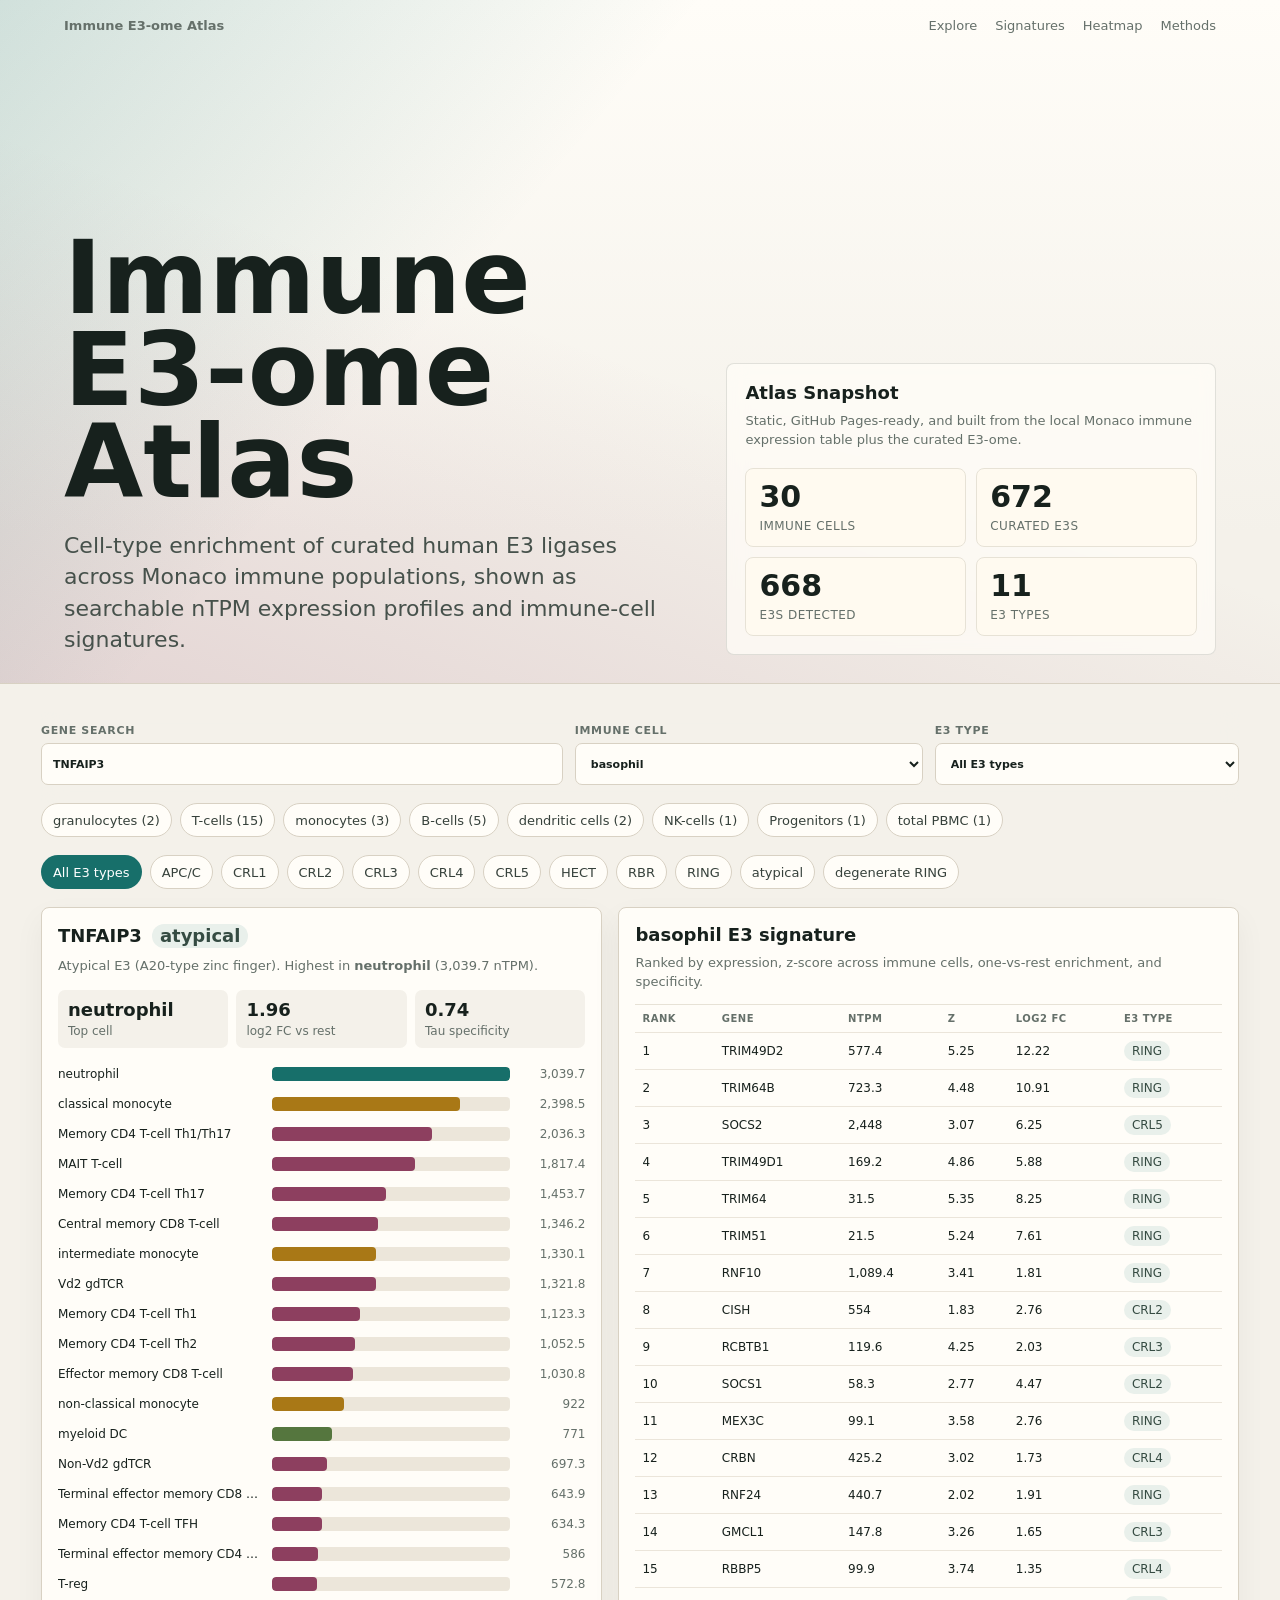
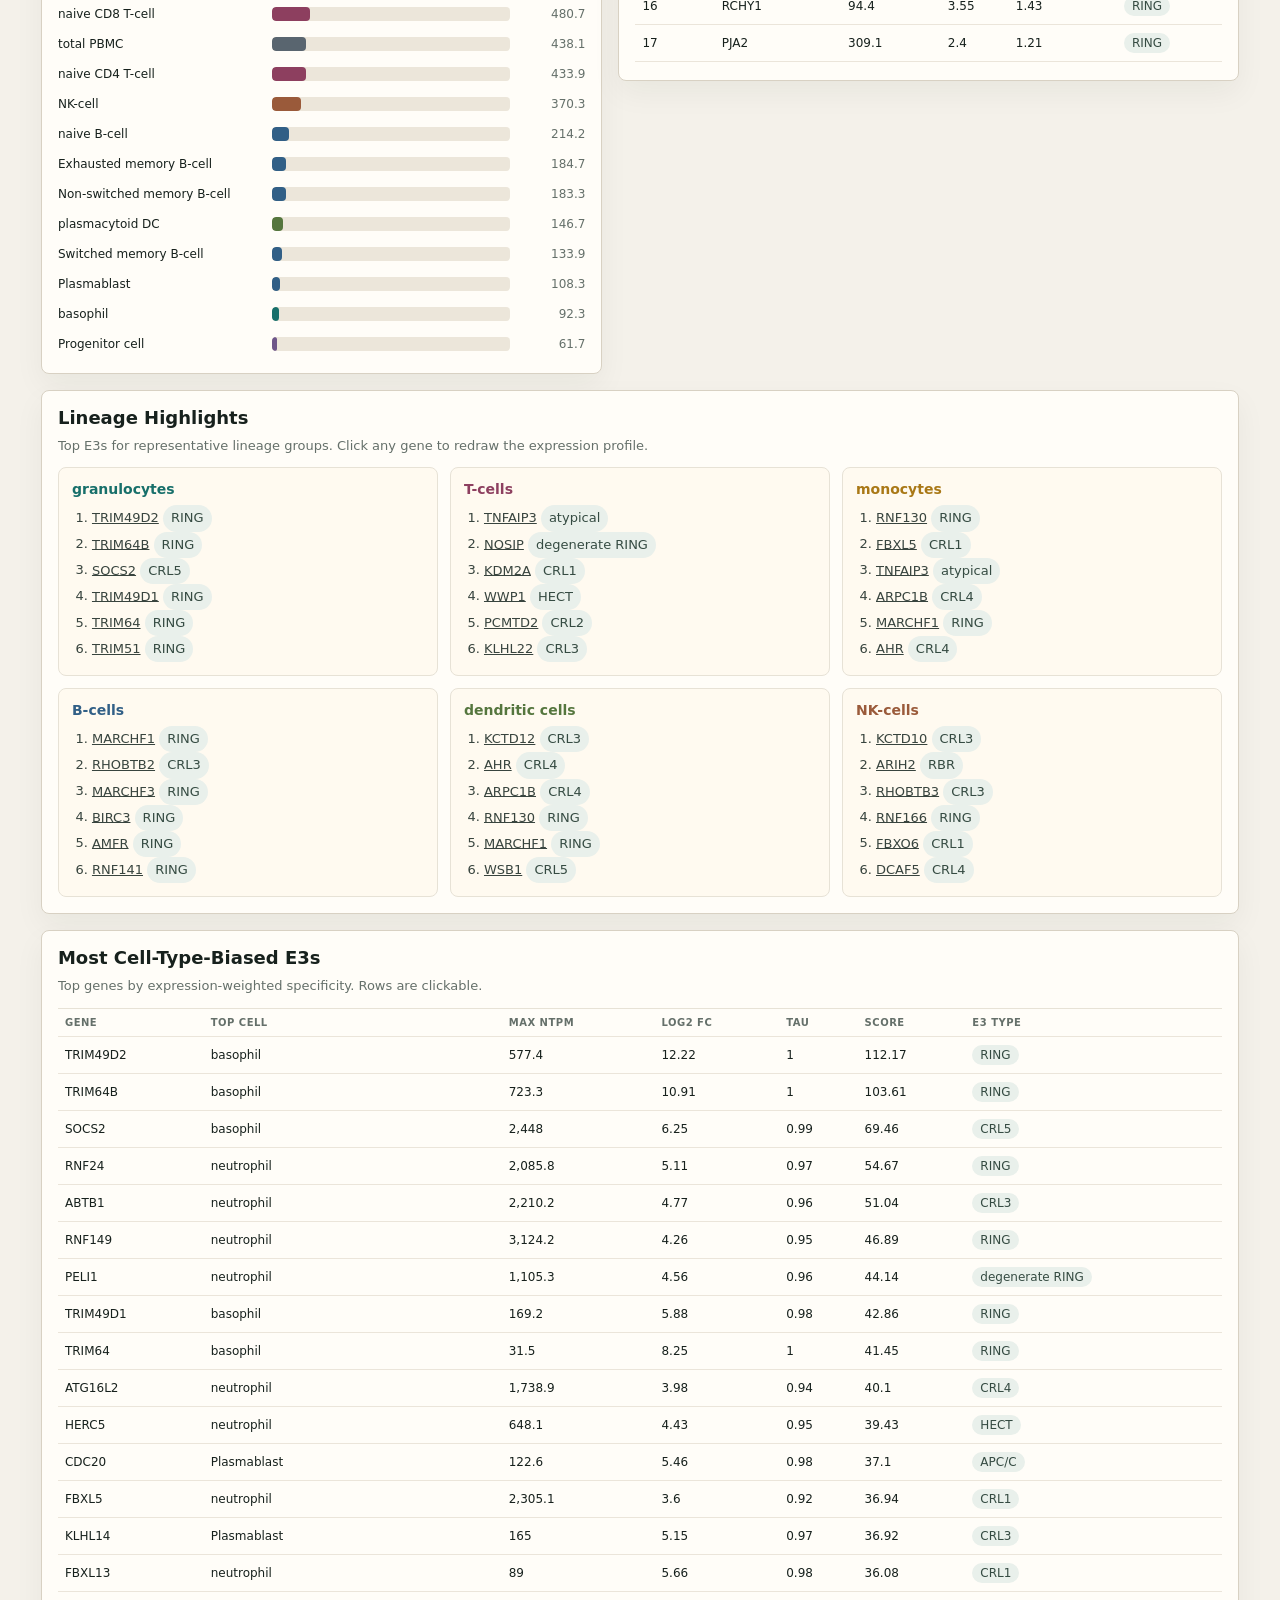
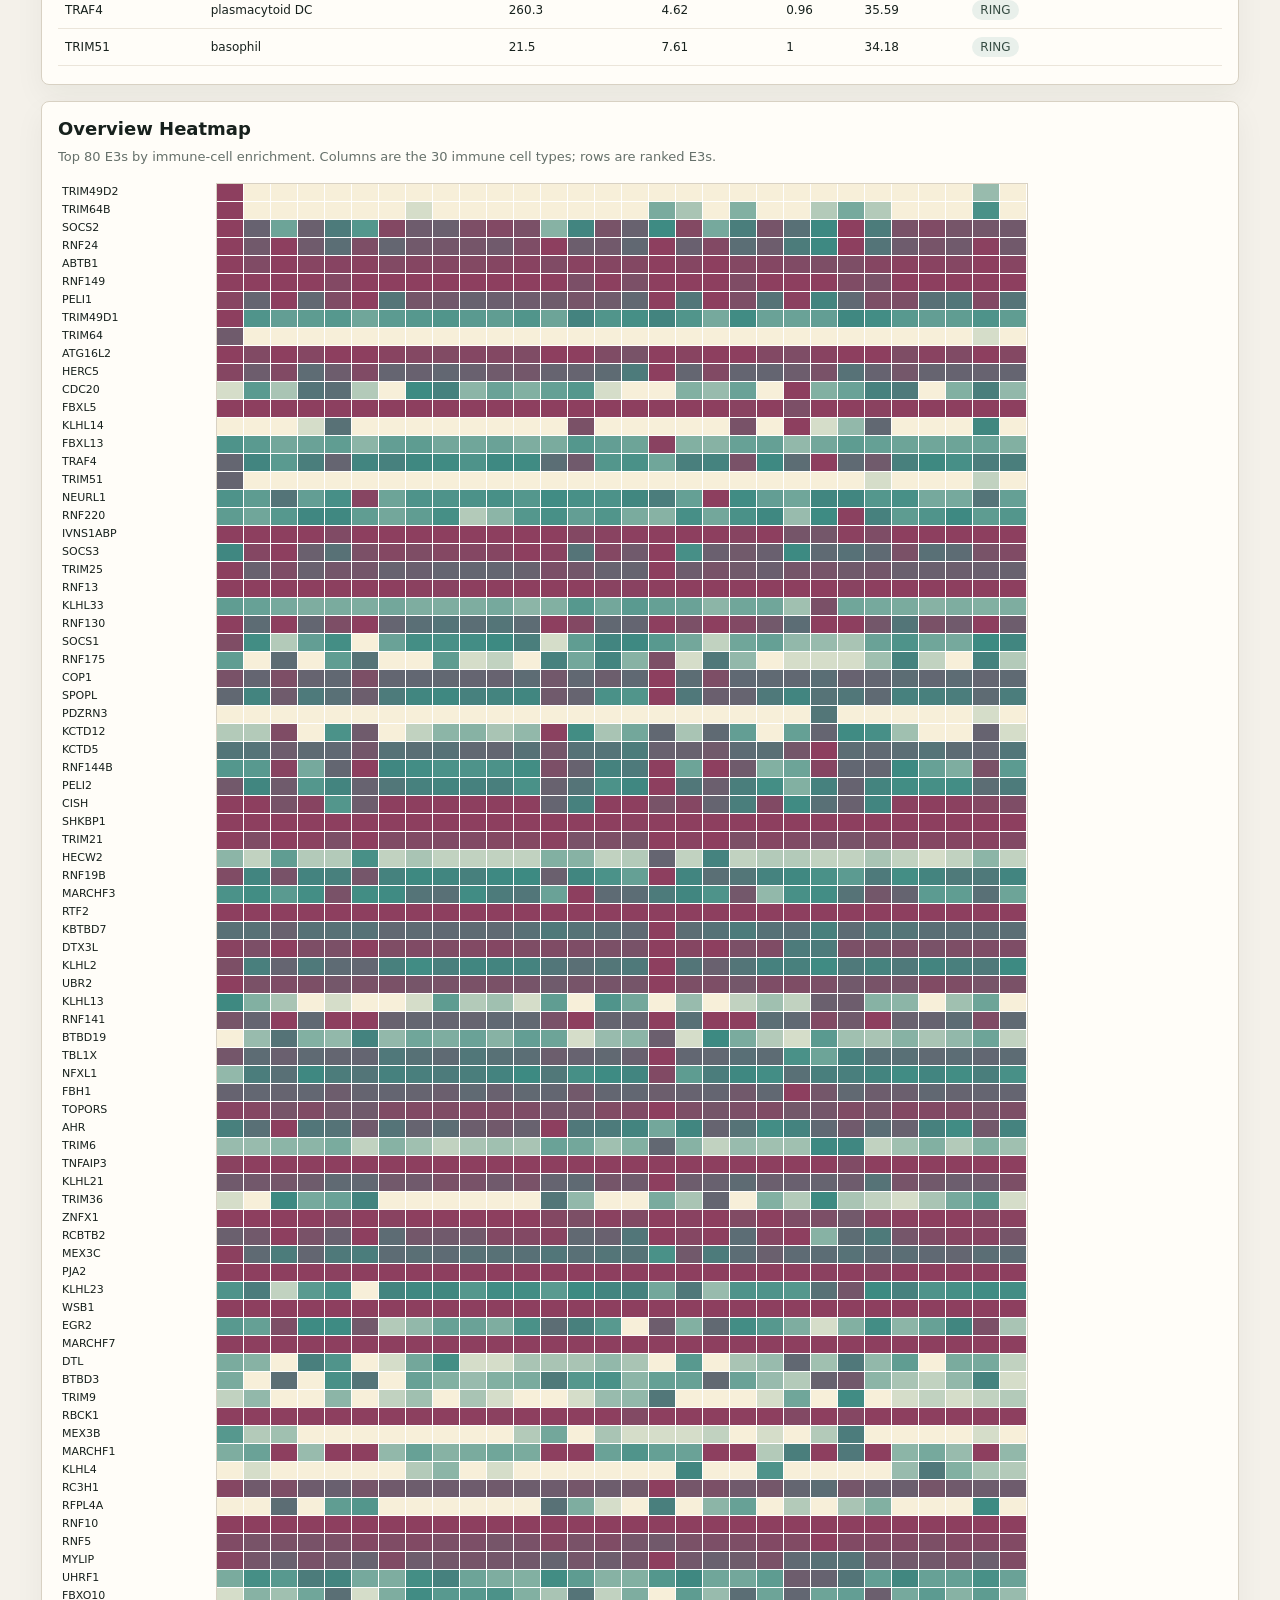
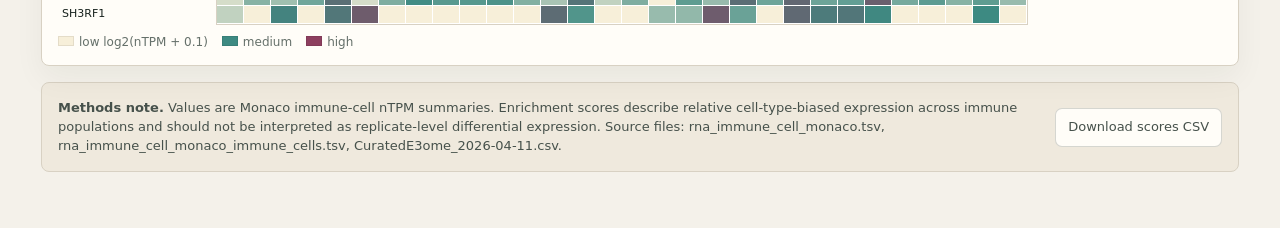
==== Expression/Monaco/index.html @ 3a1ee4c7 "Add files via upload" ====
<!doctype html>
<html lang="en">
<head>
  <meta charset="utf-8">
  <meta name="viewport" content="width=device-width, initial-scale=1">
  <title>Immune E3-ome Atlas</title>
  <script src="data.js"></script>
  <style>
    :root {
      --bg: #f4f1ea;
      --paper: #fffdf8;
      --ink: #17211d;
      --muted: #65706a;
      --soft: #e7e2d6;
      --line: #d8d1c3;
      --teal: #176f6a;
      --plum: #8d3f5f;
      --gold: #a97816;
      --blue: #315f86;
      --green: #55763e;
      --clay: #9a5a3a;
      --violet: #6e5689;
    }
    * { box-sizing: border-box; }
    html { scroll-behavior: smooth; }
    body {
      margin: 0;
      background: var(--bg);
      color: var(--ink);
      font-family: ui-sans-serif, system-ui, -apple-system, BlinkMacSystemFont, "Segoe UI", sans-serif;
    }
    a { color: inherit; }
    .hero {
      min-height: 76vh;
      display: grid;
      align-items: end;
      padding: 28px clamp(18px, 5vw, 64px);
      border-bottom: 1px solid var(--line);
      background:
        linear-gradient(130deg, rgba(23, 111, 106, .20), transparent 38%),
        linear-gradient(20deg, rgba(141, 63, 95, .16), transparent 48%),
        linear-gradient(180deg, #fffdf8, #f4f1ea 78%);
    }
    .nav {
      position: absolute;
      top: 18px;
      left: clamp(18px, 5vw, 64px);
      right: clamp(18px, 5vw, 64px);
      display: flex;
      justify-content: space-between;
      align-items: center;
      gap: 14px;
      color: var(--muted);
      font-size: 13px;
    }
    .nav-links { display: flex; gap: 18px; flex-wrap: wrap; }
    .nav-links a { text-decoration: none; }
    .hero-inner {
      width: min(1180px, 100%);
      display: grid;
      grid-template-columns: minmax(280px, 1.1fr) minmax(320px, .9fr);
      gap: clamp(24px, 5vw, 70px);
      align-items: end;
    }
    h1 {
      margin: 0;
      max-width: 780px;
      font-size: clamp(46px, 8vw, 104px);
      line-height: .9;
      letter-spacing: 0;
    }
    .lede {
      max-width: 720px;
      margin: 22px 0 0;
      color: #46514b;
      font-size: clamp(16px, 1.9vw, 22px);
      line-height: 1.42;
    }
    .hero-card {
      border: 1px solid rgba(23, 33, 29, .12);
      border-radius: 8px;
      background: rgba(255, 253, 248, .76);
      backdrop-filter: blur(10px);
      padding: 18px;
    }
    .hero-card h2, .panel h2 {
      margin: 0;
      font-size: 18px;
      letter-spacing: 0;
    }
    .hero-card p, .panel p {
      margin: 9px 0 0;
      color: var(--muted);
      font-size: 13px;
      line-height: 1.45;
    }
    .metrics {
      display: grid;
      grid-template-columns: repeat(2, minmax(0, 1fr));
      gap: 10px;
      margin-top: 18px;
    }
    .metric {
      padding: 13px;
      border: 1px solid var(--soft);
      border-radius: 8px;
      background: #fffaf0;
    }
    .metric strong {
      display: block;
      font-size: 30px;
      line-height: 1;
      font-variant-numeric: tabular-nums;
    }
    .metric span {
      display: block;
      margin-top: 7px;
      color: var(--muted);
      font-size: 12px;
      text-transform: uppercase;
      letter-spacing: .04em;
    }
    main {
      padding: 28px clamp(14px, 3.2vw, 48px) 56px;
    }
    .toolbar {
      position: sticky;
      top: 0;
      z-index: 5;
      display: grid;
      grid-template-columns: minmax(220px, 1.2fr) minmax(190px, .8fr) minmax(170px, .7fr);
      gap: 12px;
      padding: 12px 0 18px;
      background: rgba(244, 241, 234, .92);
      backdrop-filter: blur(12px);
    }
    label {
      display: grid;
      gap: 6px;
      color: var(--muted);
      font-size: 11px;
      font-weight: 800;
      letter-spacing: .06em;
      text-transform: uppercase;
    }
    input, select {
      width: 100%;
      min-height: 42px;
      border: 1px solid var(--line);
      border-radius: 7px;
      padding: 8px 11px;
      background: var(--paper);
      color: var(--ink);
      font: inherit;
    }
    .lineage-strip, .type-strip {
      display: flex;
      gap: 8px;
      flex-wrap: wrap;
      margin: 0 0 18px;
    }
    button.chip {
      min-height: 34px;
      border: 1px solid var(--line);
      border-radius: 999px;
      padding: 7px 11px;
      background: var(--paper);
      color: #36413b;
      font: inherit;
      font-size: 13px;
      cursor: pointer;
    }
    button.chip.active {
      border-color: transparent;
      color: white;
      background: var(--teal);
    }
    .layout {
      display: grid;
      grid-template-columns: minmax(340px, .95fr) minmax(420px, 1.05fr);
      gap: 16px;
      align-items: start;
    }
    .panel {
      overflow: hidden;
      padding: 16px;
      border: 1px solid var(--line);
      border-radius: 8px;
      background: var(--paper);
      box-shadow: 0 12px 30px rgba(23, 33, 29, .05);
    }
    .panel.full { grid-column: 1 / -1; }
    .section-title {
      display: flex;
      align-items: flex-start;
      justify-content: space-between;
      gap: 14px;
      margin-bottom: 12px;
    }
    .meta-grid {
      display: grid;
      grid-template-columns: repeat(3, minmax(0, 1fr));
      gap: 8px;
      margin: 14px 0;
    }
    .mini {
      padding: 10px;
      border-radius: 7px;
      background: #f4f1ea;
      color: var(--muted);
      font-size: 12px;
    }
    .mini strong {
      display: block;
      color: var(--ink);
      font-size: 18px;
      line-height: 1.1;
      margin-bottom: 4px;
    }
    .tag {
      display: inline-block;
      max-width: 230px;
      padding: 3px 8px;
      border-radius: 999px;
      background: #e9f0eb;
      color: #354b42;
      overflow: hidden;
      text-overflow: ellipsis;
      white-space: nowrap;
      vertical-align: middle;
    }
    .gene-title {
      display: flex;
      align-items: baseline;
      gap: 10px;
      flex-wrap: wrap;
      margin: 0;
      font-size: clamp(30px, 4vw, 48px);
      line-height: 1;
    }
    .bar-wrap {
      display: grid;
      gap: 5px;
      margin-top: 12px;
    }
    .bar-row {
      display: grid;
      grid-template-columns: minmax(120px, 205px) 1fr 66px;
      gap: 9px;
      align-items: center;
      min-height: 25px;
      font-size: 12px;
    }
    .bar-label {
      overflow: hidden;
      text-overflow: ellipsis;
      white-space: nowrap;
    }
    .bar-track {
      height: 14px;
      overflow: hidden;
      border-radius: 4px;
      background: #ece6da;
    }
    .bar {
      height: 100%;
      min-width: 2px;
      border-radius: 4px;
    }
    .value {
      text-align: right;
      color: var(--muted);
      font-variant-numeric: tabular-nums;
    }
    .table-wrap {
      max-height: 660px;
      overflow: auto;
      border-top: 1px solid var(--soft);
    }
    table {
      width: 100%;
      border-collapse: collapse;
      font-size: 12px;
    }
    th, td {
      padding: 8px 7px;
      border-bottom: 1px solid #ebe5da;
      text-align: left;
      vertical-align: middle;
    }
    th {
      position: sticky;
      top: 0;
      z-index: 1;
      background: var(--paper);
      color: var(--muted);
      font-size: 10px;
      letter-spacing: .05em;
      text-transform: uppercase;
    }
    tbody tr { cursor: pointer; }
    tbody tr:hover { background: #f7f2e8; }
    .story-grid {
      display: grid;
      grid-template-columns: repeat(3, minmax(0, 1fr));
      gap: 12px;
      margin-top: 12px;
    }
    .story-card {
      padding: 13px;
      border: 1px solid var(--soft);
      border-radius: 8px;
      background: #fffaf0;
    }
    .story-card h3 {
      margin: 0 0 8px;
      font-size: 14px;
    }
    .story-card ol {
      margin: 0;
      padding-left: 20px;
      color: #38443e;
      font-size: 13px;
      line-height: 1.55;
    }
    .heatmap-shell {
      display: grid;
      grid-template-columns: 150px 1fr;
      gap: 8px;
      overflow-x: auto;
      padding-top: 4px;
    }
    #heatmap {
      image-rendering: pixelated;
      border: 1px solid var(--line);
      background: white;
    }
    .legend {
      display: flex;
      gap: 14px;
      flex-wrap: wrap;
      margin-top: 10px;
      color: var(--muted);
      font-size: 12px;
    }
    .swatch {
      display: inline-block;
      width: 16px;
      height: 10px;
      margin-right: 5px;
      border: 1px solid rgba(0,0,0,.08);
    }
    .methods {
      display: grid;
      grid-template-columns: 1fr auto;
      gap: 18px;
      align-items: center;
      margin-top: 16px;
      padding: 16px;
      border: 1px solid var(--line);
      border-radius: 8px;
      background: #efe9dd;
      color: #46514b;
      font-size: 13px;
      line-height: 1.45;
    }
    .download {
      display: inline-block;
      border: 1px solid rgba(23,33,29,.18);
      border-radius: 7px;
      padding: 9px 12px;
      background: var(--paper);
      text-decoration: none;
      white-space: nowrap;
    }
    @media (max-width: 980px) {
      .hero { min-height: auto; padding-top: 84px; }
      .hero-inner, .layout, .toolbar, .story-grid, .methods { grid-template-columns: 1fr; }
      .metrics, .meta-grid { grid-template-columns: repeat(2, minmax(0, 1fr)); }
      .nav { align-items: flex-start; }
      .bar-row { grid-template-columns: minmax(110px, 150px) 1fr 54px; }
    }
    @media (max-width: 620px) {
      .nav-links { display: none; }
      .metrics, .meta-grid { grid-template-columns: 1fr; }
      .bar-row { grid-template-columns: 1fr 58px; gap: 4px 8px; }
      .bar-label { grid-column: 1 / -1; }
    }
  </style>
</head>
<body>
  <header class="hero">
    <nav class="nav">
      <strong>Immune E3-ome Atlas</strong>
      <div class="nav-links">
        <a href="#explore">Explore</a>
        <a href="#signatures">Signatures</a>
        <a href="#heatmap-section">Heatmap</a>
        <a href="#methods">Methods</a>
      </div>
    </nav>
    <div class="hero-inner">
      <div>
        <h1>Immune E3-ome Atlas</h1>
        <p class="lede">Cell-type enrichment of curated human E3 ligases across Monaco immune populations, shown as searchable nTPM expression profiles and immune-cell signatures.</p>
      </div>
      <aside class="hero-card">
        <h2>Atlas Snapshot</h2>
        <p>Static, GitHub Pages-ready, and built from the local Monaco immune expression table plus the curated E3-ome.</p>
        <div class="metrics" id="metrics"></div>
      </aside>
    </div>
  </header>

  <main id="explore">
    <section class="toolbar">
      <label>Gene search
        <input id="geneSearch" list="geneList" value="TNFAIP3" placeholder="Search E3 gene">
        <datalist id="geneList"></datalist>
      </label>
      <label>Immune cell
        <select id="cellSelect"></select>
      </label>
      <label>E3 type
        <select id="typeSelect"><option value="">All E3 types</option></select>
      </label>
    </section>

    <section class="lineage-strip" id="lineageStrip" aria-label="Lineage filters"></section>
    <section class="type-strip" id="typeStrip" aria-label="E3 type filters"></section>

    <section class="layout">
      <article class="panel">
        <div class="section-title">
          <div>
            <h2 class="gene-title" id="geneTitle">Gene</h2>
            <p id="geneMeta"></p>
          </div>
        </div>
        <div class="meta-grid" id="geneStats"></div>
        <div class="bar-wrap" id="geneBars"></div>
      </article>

      <article class="panel" id="signatures">
        <div class="section-title">
          <div>
            <h2 id="cellTitle">Cell-type E3 Signature</h2>
            <p>Ranked by expression, z-score across immune cells, one-vs-rest enrichment, and specificity.</p>
          </div>
        </div>
        <div class="table-wrap" id="cellTable"></div>
      </article>

      <article class="panel full">
        <div class="section-title">
          <div>
            <h2>Lineage Highlights</h2>
            <p>Top E3s for representative lineage groups. Click any gene to redraw the expression profile.</p>
          </div>
        </div>
        <div class="story-grid" id="lineageHighlights"></div>
      </article>

      <article class="panel full">
        <div class="section-title">
          <div>
            <h2>Most Cell-Type-Biased E3s</h2>
            <p>Top genes by expression-weighted specificity. Rows are clickable.</p>
          </div>
        </div>
        <div class="table-wrap" id="topTable"></div>
      </article>

      <article class="panel full" id="heatmap-section">
        <div class="section-title">
          <div>
            <h2>Overview Heatmap</h2>
            <p>Top 80 E3s by immune-cell enrichment. Columns are the 30 immune cell types; rows are ranked E3s.</p>
          </div>
        </div>
        <div class="heatmap-shell">
          <canvas id="heatmapLabels" width="150" height="1600"></canvas>
          <canvas id="heatmap" width="900" height="1600"></canvas>
        </div>
        <div class="legend">
          <span><span class="swatch" style="background:#f7efd9"></span>low log2(nTPM + 0.1)</span>
          <span><span class="swatch" style="background:#3d8a82"></span>medium</span>
          <span><span class="swatch" style="background:#8d3f5f"></span>high</span>
        </div>
      </article>
    </section>

    <section class="methods" id="methods">
      <div><strong>Methods note.</strong> Values are Monaco immune-cell nTPM summaries. Enrichment scores describe relative cell-type-biased expression across immune populations and should not be interpreted as replicate-level differential expression. Source files: <span id="sourceNote"></span></div>
      <a class="download" href="e3ome_enrichment_scores.csv">Download scores CSV</a>
    </section>
  </main>

  <script>
    const data = window.E3OME_DATA;
    const cells = data.cells;
    const genes = data.genes;
    const geneByName = new Map(genes.map(g => [g.gene, g]));
    const lineageColors = new Map();
    const palette = ["#176f6a", "#8d3f5f", "#a97816", "#315f86", "#55763e", "#9a5a3a", "#6e5689", "#59656f"];
    const lineages = [...new Set(cells.map(c => c.lineage))];
    const e3Types = [...new Set(genes.map(g => g.e3_type))].sort();
    lineages.forEach((lineage, i) => lineageColors.set(lineage, palette[i % palette.length]));

    function fmt(value, digits = 2) {
      return Number(value).toLocaleString(undefined, { maximumFractionDigits: digits });
    }

    function activeType() {
      return document.getElementById("typeSelect").value;
    }

    function init() {
      document.getElementById("metrics").innerHTML = [
        ["Immune cells", data.summary.immune_cells],
        ["Curated E3s", data.summary.curated_e3s],
        ["E3s detected", data.summary.e3s_with_expression],
        ["E3 types", data.summary.e3_types],
      ].map(([label, value]) => `<div class="metric"><strong>${value}</strong><span>${label}</span></div>`).join("");

      document.getElementById("geneList").innerHTML = genes.map(g => `<option value="${g.gene}"></option>`).join("");
      document.getElementById("cellSelect").innerHTML = cells.map(c => `<option value="${c.name}">${c.name}</option>`).join("");
      document.getElementById("typeSelect").innerHTML += e3Types.map(c => `<option value="${c}">${c}</option>`).join("");
      document.getElementById("sourceNote").textContent = `${data.source.expression}, ${data.source.immune_cells}, ${data.source.e3ome}.`;

      renderLineageChips();
      renderTypeChips();
      renderHighlights();

      document.getElementById("geneSearch").addEventListener("change", () => renderGene(document.getElementById("geneSearch").value.trim()));
      document.getElementById("geneSearch").addEventListener("input", () => {
        const value = document.getElementById("geneSearch").value.trim().toUpperCase();
        if (geneByName.has(value)) renderGene(value);
      });
      document.getElementById("cellSelect").addEventListener("change", renderCell);
      document.getElementById("typeSelect").addEventListener("change", () => {
        syncTypeChips();
        renderCell();
        renderTopTable();
        renderHeatmap();
      });

      renderGene(document.getElementById("geneSearch").value);
      renderCell();
      renderTopTable();
      renderHeatmap();
    }

    function renderLineageChips() {
      const strip = document.getElementById("lineageStrip");
      strip.innerHTML = lineages.map(lineage => {
        const count = cells.filter(c => c.lineage === lineage).length;
        return `<button class="chip" style="--c:${lineageColors.get(lineage)}" onclick="selectLineage('${lineage.replace(/'/g, "\\'")}')">${lineage} (${count})</button>`;
      }).join("");
    }

    function renderTypeChips() {
      const strip = document.getElementById("typeStrip");
      strip.innerHTML = `<button class="chip active" data-type="" onclick="selectType('')">All E3 types</button>` +
        e3Types.map(type => `<button class="chip" data-type="${type}" onclick="selectType('${type.replace(/'/g, "\\'")}')">${type}</button>`).join("");
    }

    function syncTypeChips() {
      const value = activeType();
      document.querySelectorAll("#typeStrip .chip").forEach(btn => {
        btn.classList.toggle("active", btn.dataset.type === value);
      });
    }

    function selectType(type) {
      document.getElementById("typeSelect").value = type;
      syncTypeChips();
      renderCell();
      renderTopTable();
      renderHeatmap();
    }

    function selectLineage(lineage) {
      const first = cells.find(c => c.lineage === lineage);
      if (!first) return;
      document.getElementById("cellSelect").value = first.name;
      renderCell();
      document.getElementById("signatures").scrollIntoView({block: "start"});
    }

    function renderGene(name) {
      const requested = name.toUpperCase();
      const gene = geneByName.get(requested) || genes[0];
      document.getElementById("geneSearch").value = gene.gene;
      document.getElementById("geneTitle").innerHTML = `${gene.gene} <span class="tag">${gene.e3_type}</span>`;
      document.getElementById("geneMeta").innerHTML = `${gene.protein_class}. Highest in <strong>${gene.max_cell}</strong> (${fmt(gene.max_ntpm)} nTPM).`;
      document.getElementById("geneStats").innerHTML = [
        ["Top cell", gene.max_cell],
        ["log2 FC vs rest", fmt(gene.log2_fc_vs_rest)],
        ["Tau specificity", fmt(gene.tau)],
      ].map(([label, value]) => `<div class="mini"><strong>${value}</strong>${label}</div>`).join("");

      const max = Math.max(...gene.values, 1);
      const rows = cells.map((cell, i) => ({...cell, value: gene.values[i]})).sort((a, b) => b.value - a.value);
      document.getElementById("geneBars").innerHTML = rows.map(row => {
        const width = Math.max(1.5, (row.value / max) * 100);
        const color = lineageColors.get(row.lineage);
        return `<div class="bar-row" title="${row.lineage}">
          <div class="bar-label">${row.name}</div>
          <div class="bar-track"><div class="bar" style="width:${width}%;background:${color}"></div></div>
          <div class="value">${fmt(row.value)}</div>
        </div>`;
      }).join("");
    }

    function renderCell() {
      const cell = document.getElementById("cellSelect").value || cells[0].name;
      const type = activeType();
      const rows = data.top_by_cell[cell].filter(row => !type || row.e3_type === type).slice(0, 50);
      document.getElementById("cellTitle").textContent = `${cell} E3 signature`;
      document.getElementById("cellTable").innerHTML = table(rows, ["rank", "gene", "ntpm", "z", "log2_fc_vs_others", "e3_type"], true);
    }

    function renderTopTable() {
      const type = activeType();
      const rows = genes.filter(g => !type || g.e3_type === type).slice(0, 40);
      document.getElementById("topTable").innerHTML = table(rows, ["gene", "max_cell", "max_ntpm", "log2_fc_vs_rest", "tau", "enrichment_score", "e3_type"], true);
    }

    function renderHighlights() {
      const groups = lineages.slice(0, 6);
      document.getElementById("lineageHighlights").innerHTML = groups.map(lineage => {
        const lineageCells = cells.filter(c => c.lineage === lineage).map(c => c.name);
        const seen = new Set();
        const picked = [];
        lineageCells.forEach(cell => {
          data.top_by_cell[cell].slice(0, 12).forEach(row => {
            if (!seen.has(row.gene) && picked.length < 6) {
              seen.add(row.gene);
              picked.push(row);
            }
          });
        });
        return `<div class="story-card">
          <h3 style="color:${lineageColors.get(lineage)}">${lineage}</h3>
          <ol>${picked.map(row => `<li><a href="#explore" onclick="renderGene('${row.gene}')">${row.gene}</a> <span class="tag">${row.e3_type}</span></li>`).join("")}</ol>
        </div>`;
      }).join("");
    }

    function table(rows, cols, clickable = false) {
      const headers = {
        gene: "Gene", max_cell: "Top cell", max_ntpm: "Max nTPM", log2_fc_vs_rest: "log2 FC",
        tau: "Tau", e3_type: "E3 type", ntpm: "nTPM", z: "z", log2_fc_vs_others: "log2 FC",
        enrichment_score: "Score", rank: "Rank"
      };
      const head = `<thead><tr>${cols.map(c => `<th>${headers[c] || c}</th>`).join("")}</tr></thead>`;
      const body = rows.map(row => `<tr ${clickable ? `onclick="renderGene('${row.gene}')"` : ""}>${cols.map(c => {
        const value = row[c];
        const text = typeof value === "number" ? fmt(value) : value;
        return c === "e3_type" ? `<td><span class="tag">${text}</span></td>` : `<td>${text}</td>`;
      }).join("")}</tr>`).join("");
      return `<table>${head}<tbody>${body}</tbody></table>`;
    }

    function colorRamp(t) {
      const stops = [[247, 239, 217], [61, 138, 130], [141, 63, 95]];
      const clamped = Math.max(0, Math.min(1, t));
      const a = clamped < 0.55 ? stops[0] : stops[1];
      const b = clamped < 0.55 ? stops[1] : stops[2];
      const local = clamped < 0.55 ? clamped / 0.55 : (clamped - 0.55) / 0.45;
      const rgb = a.map((v, i) => Math.round(v + (b[i] - v) * local));
      return `rgb(${rgb.join(",")})`;
    }

    function renderHeatmap() {
      const type = activeType();
      const selected = genes.filter(g => !type || g.e3_type === type).slice(0, 80);
      const canvas = document.getElementById("heatmap");
      const labels = document.getElementById("heatmapLabels");
      const cellW = 27, cellH = 18;
      canvas.width = cells.length * cellW;
      canvas.height = Math.max(1, selected.length) * cellH;
      labels.height = canvas.height;
      const ctx = canvas.getContext("2d");
      const ltx = labels.getContext("2d");
      ctx.clearRect(0, 0, canvas.width, canvas.height);
      ltx.clearRect(0, 0, labels.width, labels.height);
      ltx.font = "11px ui-sans-serif, system-ui";
      ltx.textBaseline = "middle";
      selected.forEach((gene, y) => {
        ltx.fillStyle = "#17211d";
        ltx.fillText(gene.gene, 4, y * cellH + cellH / 2);
        gene.log2_values.forEach((value, x) => {
          const t = (value + 3.32) / 10;
          ctx.fillStyle = colorRamp(t);
          ctx.fillRect(x * cellW, y * cellH, cellW - 1, cellH - 1);
        });
      });
    }

    init();
  </script>
</body>
</html>
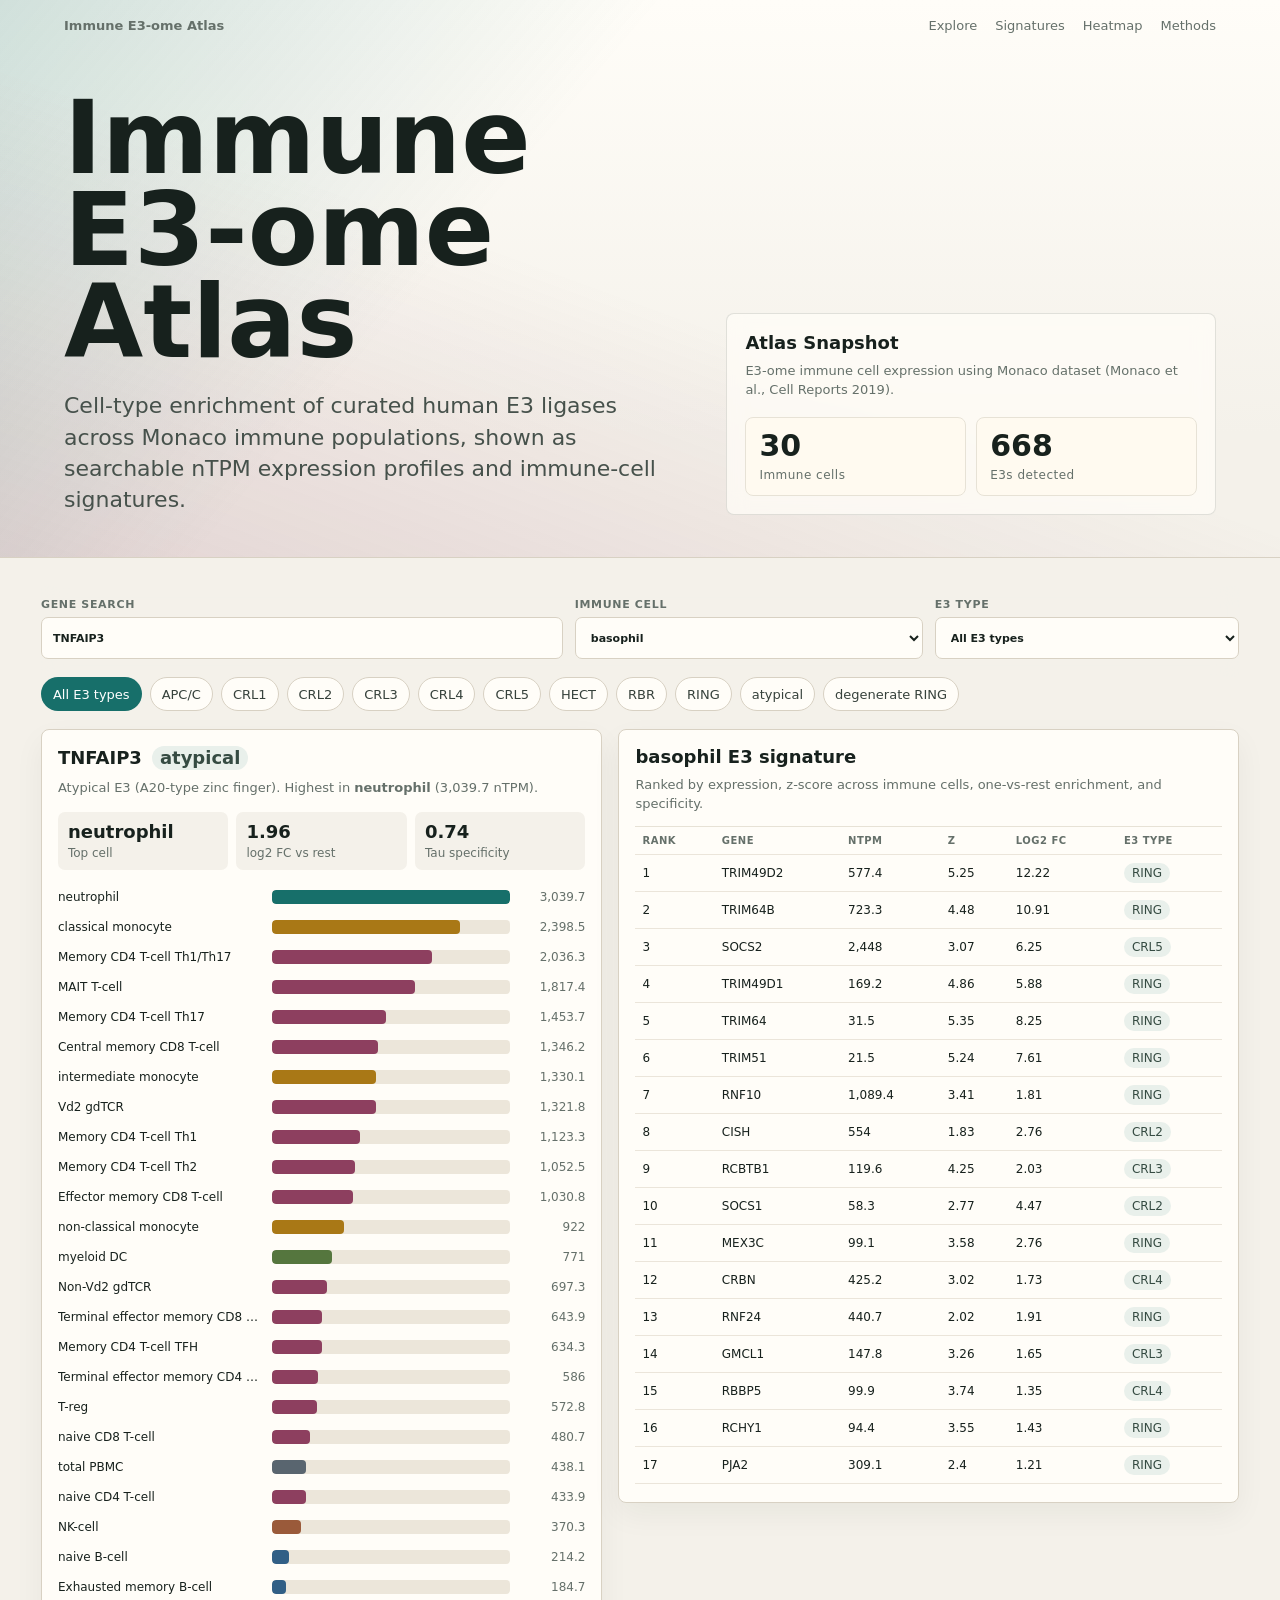
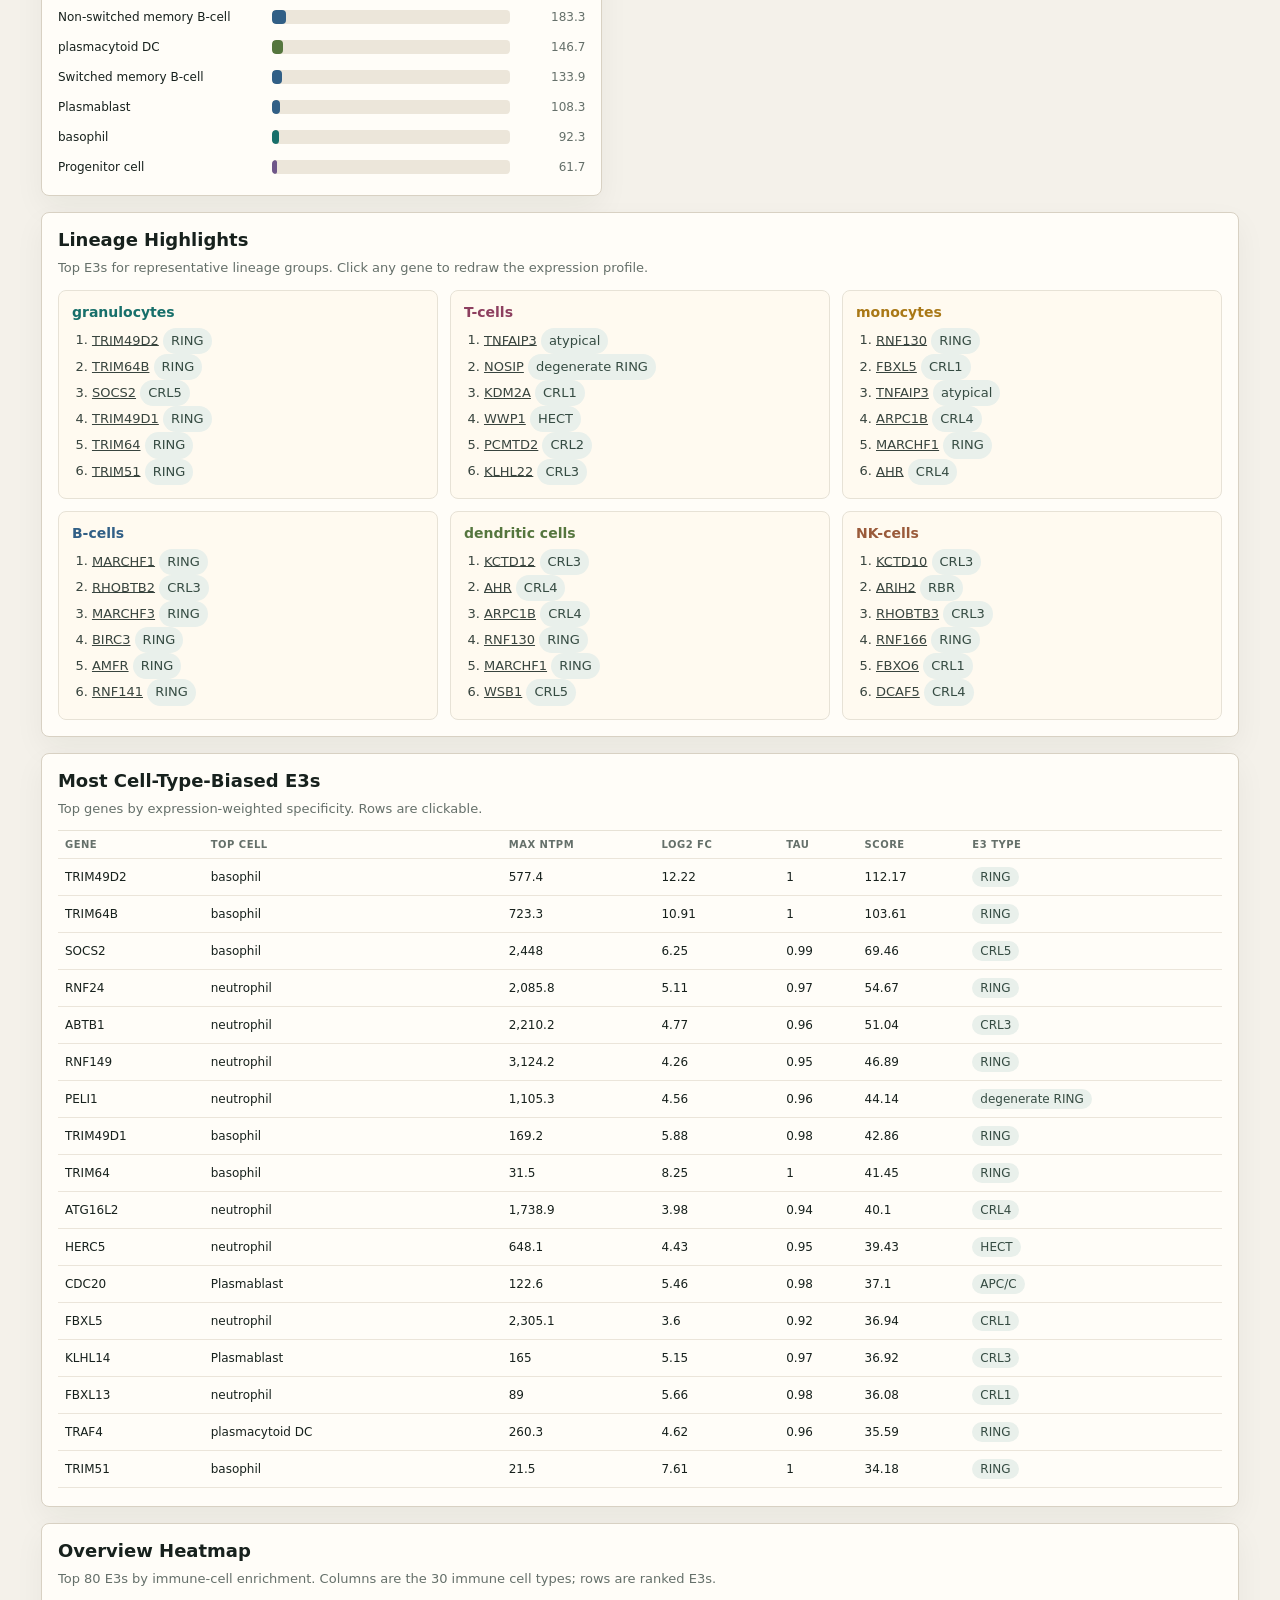
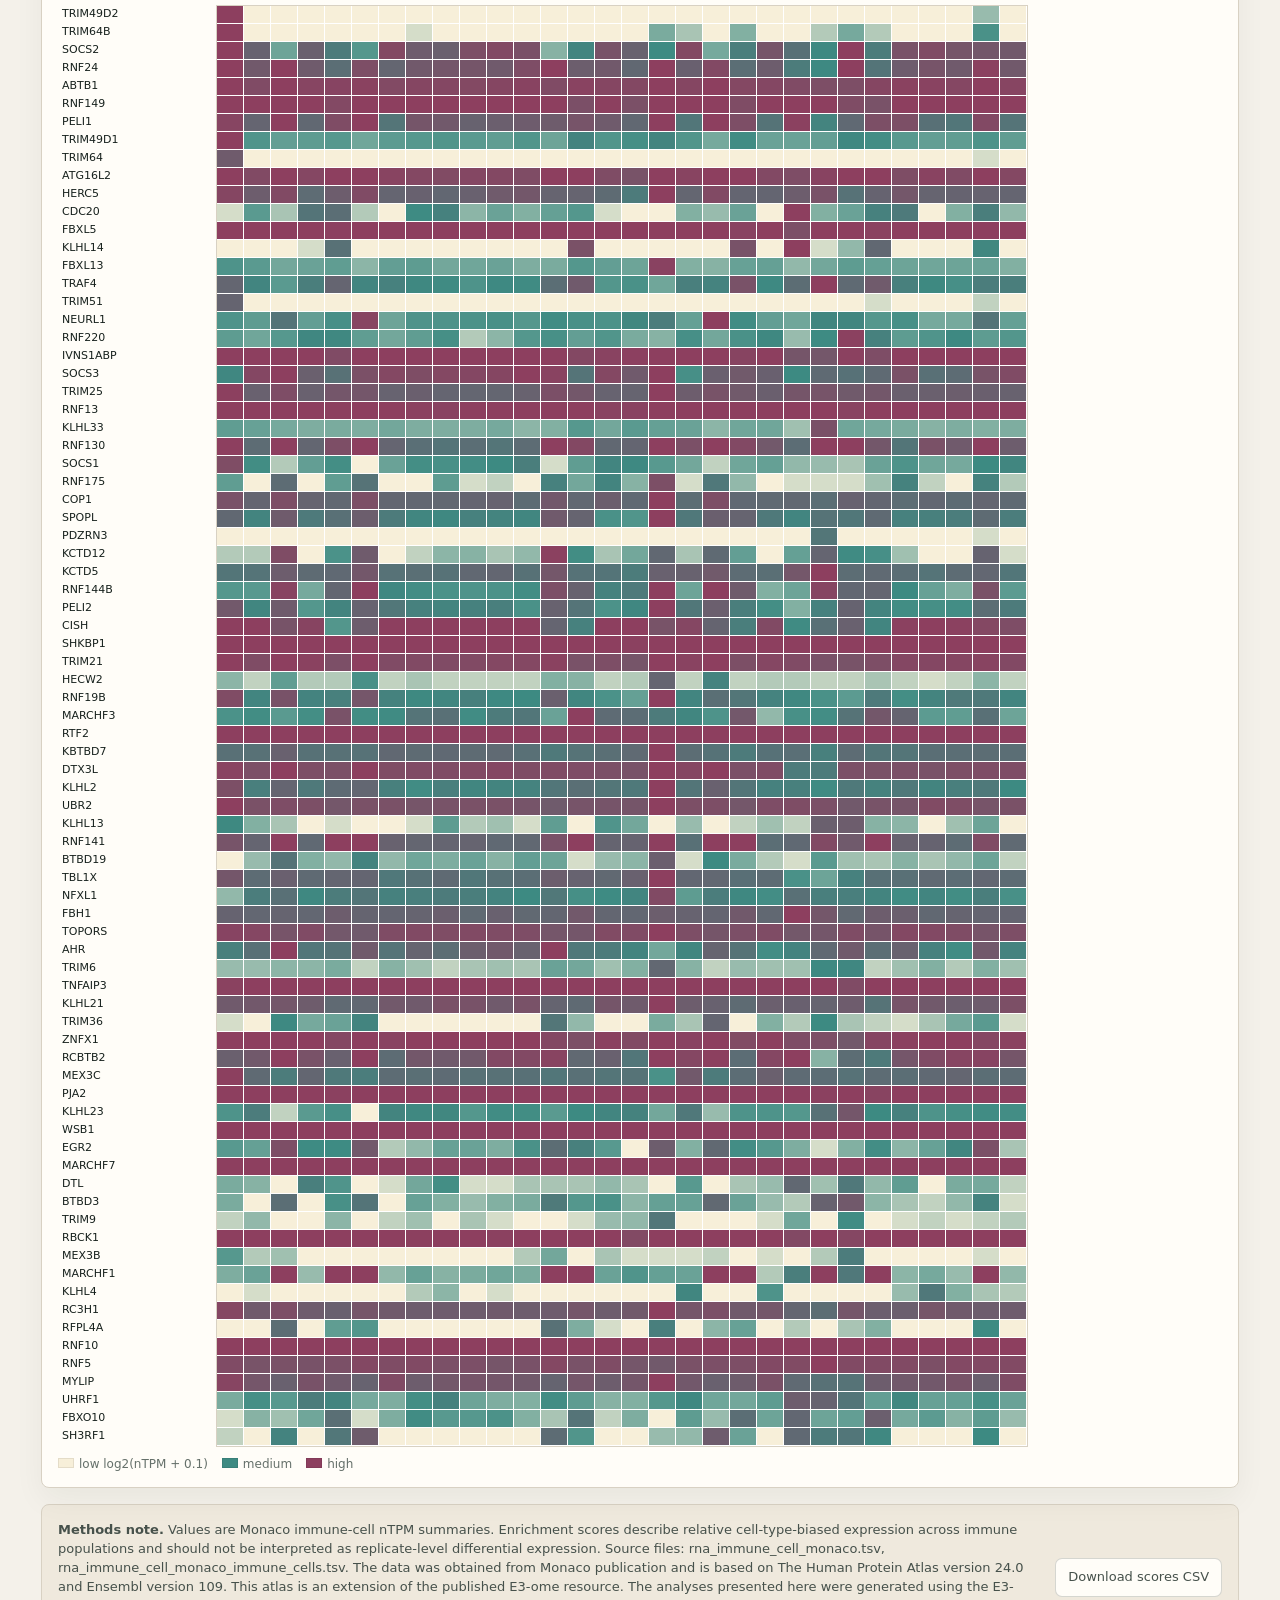
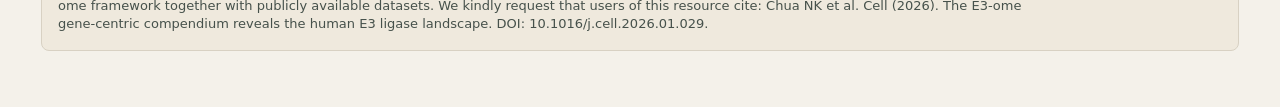
==== commit 5d0e7add: "Add files via upload" ====
--- a/Expression/Monaco/index.html
+++ b/Expression/Monaco/index.html
@@ -31,10 +31,10 @@
     }
     a { color: inherit; }
     .hero {
-      min-height: 76vh;
-      display: grid;
-      align-items: end;
-      padding: 28px clamp(18px, 5vw, 64px);
+      min-height: 48vh;
+      display: grid;
+      align-items: center;
+      padding: 92px clamp(18px, 5vw, 64px) 42px;
       border-bottom: 1px solid var(--line);
       background:
         linear-gradient(130deg, rgba(23, 111, 106, .20), transparent 38%),
@@ -117,7 +117,6 @@
       margin-top: 7px;
       color: var(--muted);
       font-size: 12px;
-      text-transform: uppercase;
       letter-spacing: .04em;
     }
     main {
@@ -153,7 +152,7 @@
       color: var(--ink);
       font: inherit;
     }
-    .lineage-strip, .type-strip {
+    .type-strip {
       display: flex;
       gap: 8px;
       flex-wrap: wrap;
@@ -406,7 +405,7 @@
       </div>
       <aside class="hero-card">
         <h2>Atlas Snapshot</h2>
-        <p>Static, GitHub Pages-ready, and built from the local Monaco immune expression table plus the curated E3-ome.</p>
+        <p>E3-ome immune cell expression using Monaco dataset (Monaco et al., Cell Reports 2019).</p>
         <div class="metrics" id="metrics"></div>
       </aside>
     </div>
@@ -426,7 +425,6 @@
       </label>
     </section>
 
-    <section class="lineage-strip" id="lineageStrip" aria-label="Lineage filters"></section>
     <section class="type-strip" id="typeStrip" aria-label="E3 type filters"></section>
 
     <section class="layout">
@@ -491,7 +489,7 @@
     </section>
 
     <section class="methods" id="methods">
-      <div><strong>Methods note.</strong> Values are Monaco immune-cell nTPM summaries. Enrichment scores describe relative cell-type-biased expression across immune populations and should not be interpreted as replicate-level differential expression. Source files: <span id="sourceNote"></span></div>
+      <div><strong>Methods note.</strong> Values are Monaco immune-cell nTPM summaries. Enrichment scores describe relative cell-type-biased expression across immune populations and should not be interpreted as replicate-level differential expression. Source files: rna_immune_cell_monaco.tsv, rna_immune_cell_monaco_immune_cells.tsv. The data was obtained from Monaco publication and is based on The Human Protein Atlas version 24.0 and Ensembl version 109. This atlas is an extension of the published E3-ome resource. The analyses presented here were generated using the E3-ome framework together with publicly available datasets. We kindly request that users of this resource cite: Chua NK et al. Cell (2026). The E3-ome gene-centric compendium reveals the human E3 ligase landscape. DOI: 10.1016/j.cell.2026.01.029.</div>
       <a class="download" href="e3ome_enrichment_scores.csv">Download scores CSV</a>
     </section>
   </main>
@@ -518,17 +516,13 @@
     function init() {
       document.getElementById("metrics").innerHTML = [
         ["Immune cells", data.summary.immune_cells],
-        ["Curated E3s", data.summary.curated_e3s],
         ["E3s detected", data.summary.e3s_with_expression],
-        ["E3 types", data.summary.e3_types],
       ].map(([label, value]) => `<div class="metric"><strong>${value}</strong><span>${label}</span></div>`).join("");
 
       document.getElementById("geneList").innerHTML = genes.map(g => `<option value="${g.gene}"></option>`).join("");
       document.getElementById("cellSelect").innerHTML = cells.map(c => `<option value="${c.name}">${c.name}</option>`).join("");
       document.getElementById("typeSelect").innerHTML += e3Types.map(c => `<option value="${c}">${c}</option>`).join("");
-      document.getElementById("sourceNote").textContent = `${data.source.expression}, ${data.source.immune_cells}, ${data.source.e3ome}.`;
-
-      renderLineageChips();
+
       renderTypeChips();
       renderHighlights();
 
@@ -551,14 +545,6 @@
       renderHeatmap();
     }
 
-    function renderLineageChips() {
-      const strip = document.getElementById("lineageStrip");
-      strip.innerHTML = lineages.map(lineage => {
-        const count = cells.filter(c => c.lineage === lineage).length;
-        return `<button class="chip" style="--c:${lineageColors.get(lineage)}" onclick="selectLineage('${lineage.replace(/'/g, "\\'")}')">${lineage} (${count})</button>`;
-      }).join("");
-    }
-
     function renderTypeChips() {
       const strip = document.getElementById("typeStrip");
       strip.innerHTML = `<button class="chip active" data-type="" onclick="selectType('')">All E3 types</button>` +
@@ -578,14 +564,6 @@
       renderCell();
       renderTopTable();
       renderHeatmap();
-    }
-
-    function selectLineage(lineage) {
-      const first = cells.find(c => c.lineage === lineage);
-      if (!first) return;
-      document.getElementById("cellSelect").value = first.name;
-      renderCell();
-      document.getElementById("signatures").scrollIntoView({block: "start"});
     }
 
     function renderGene(name) {
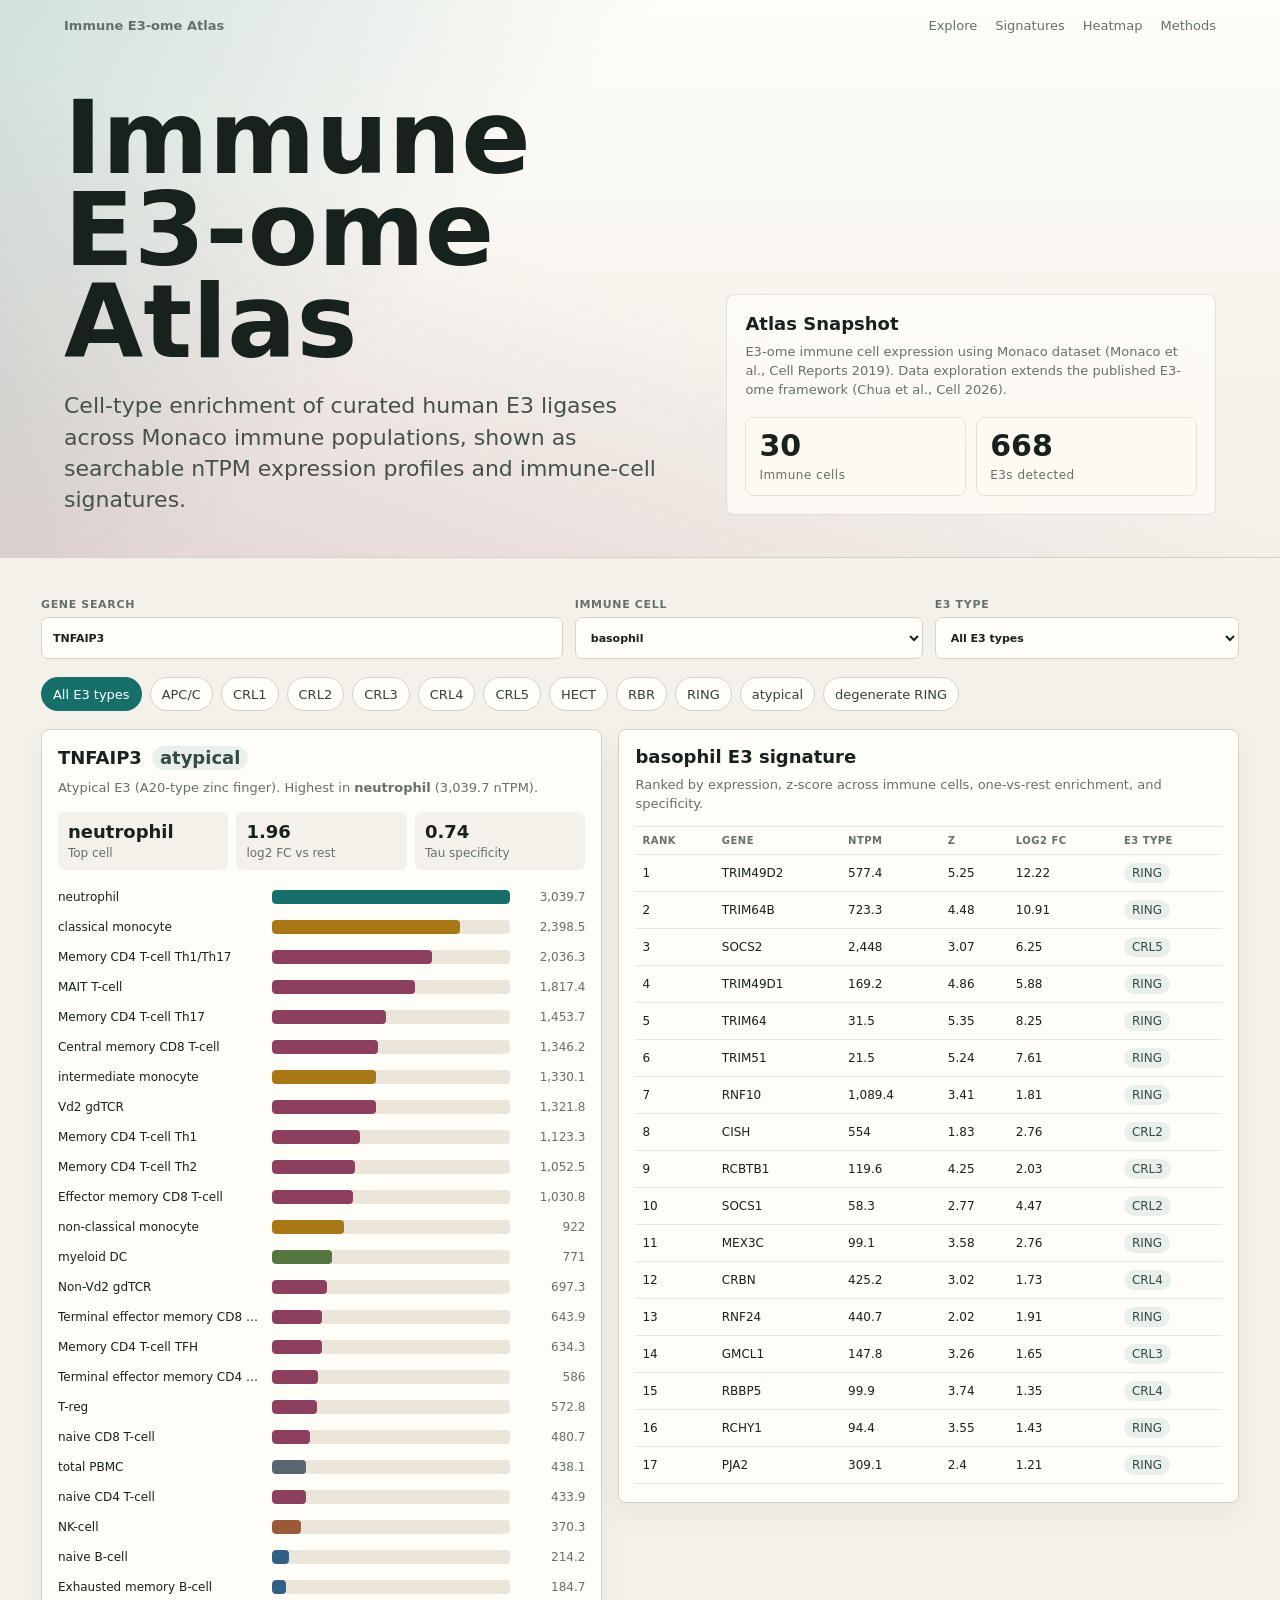
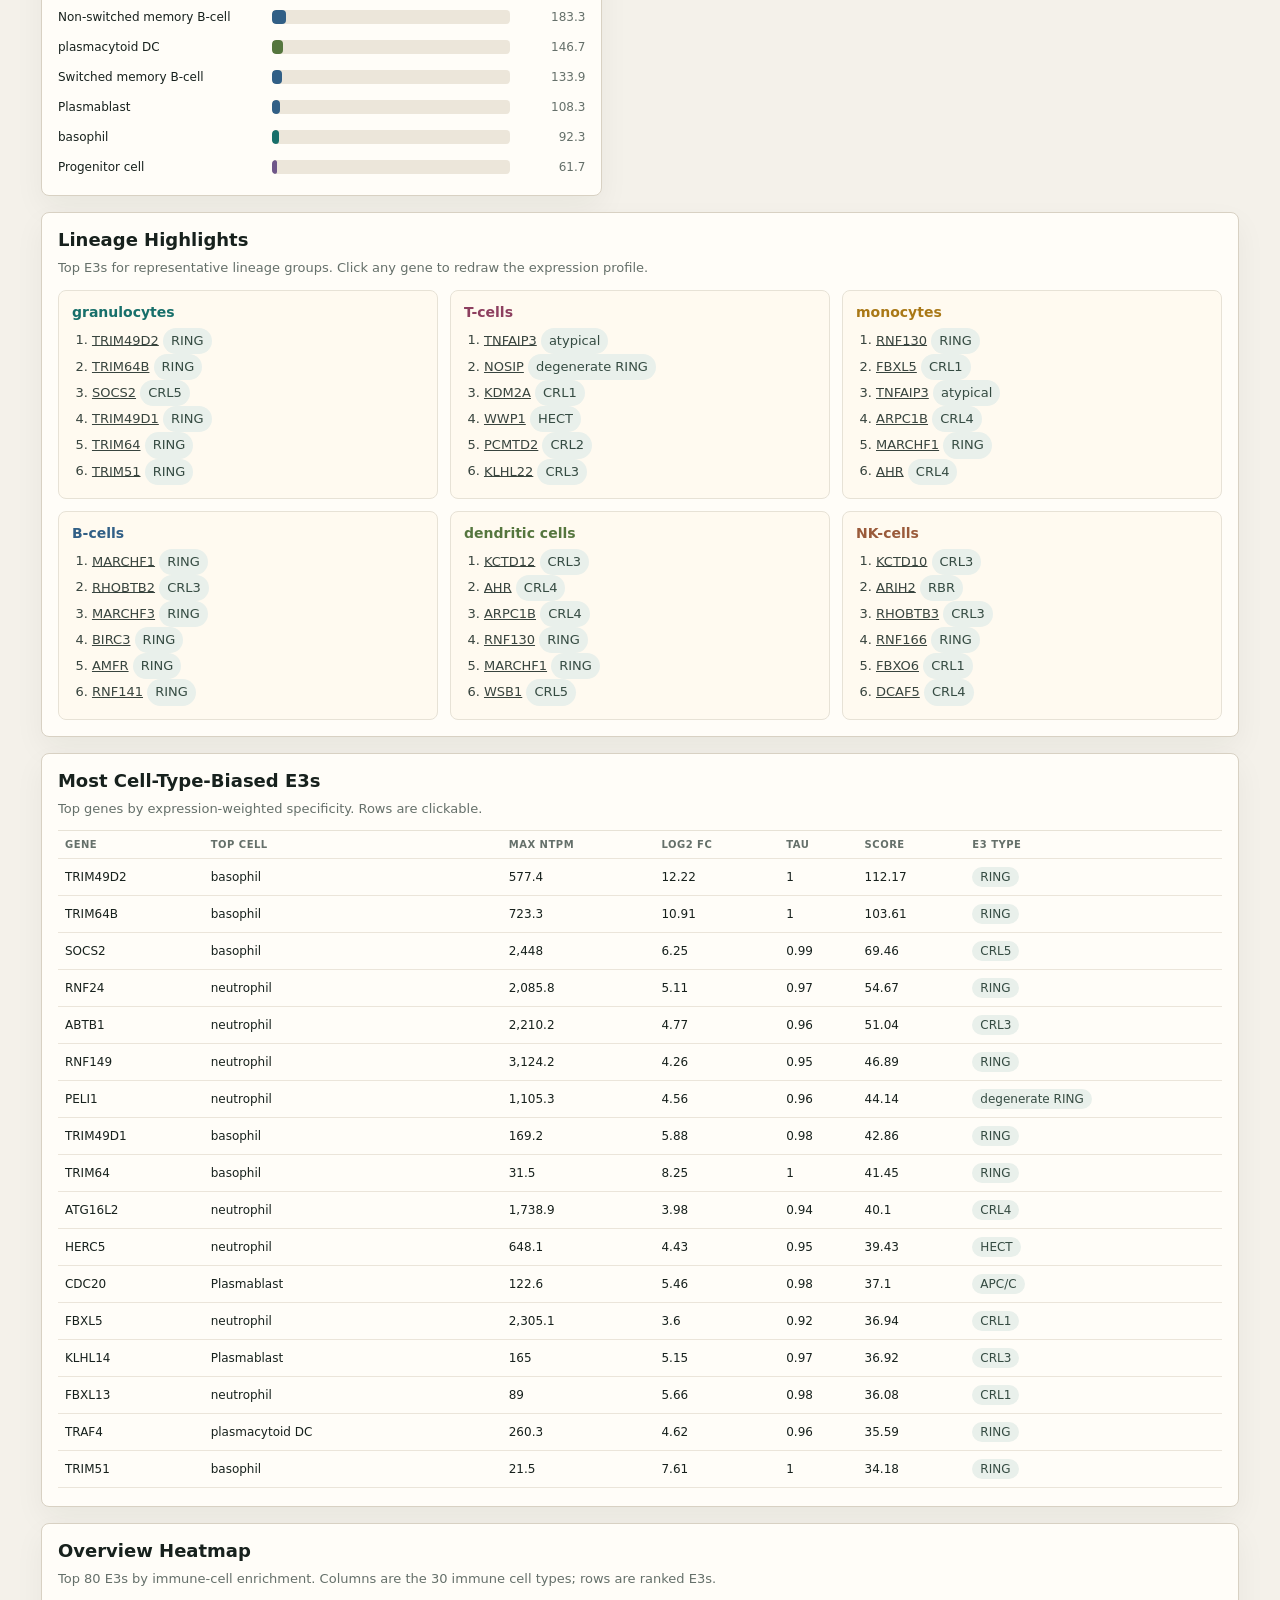
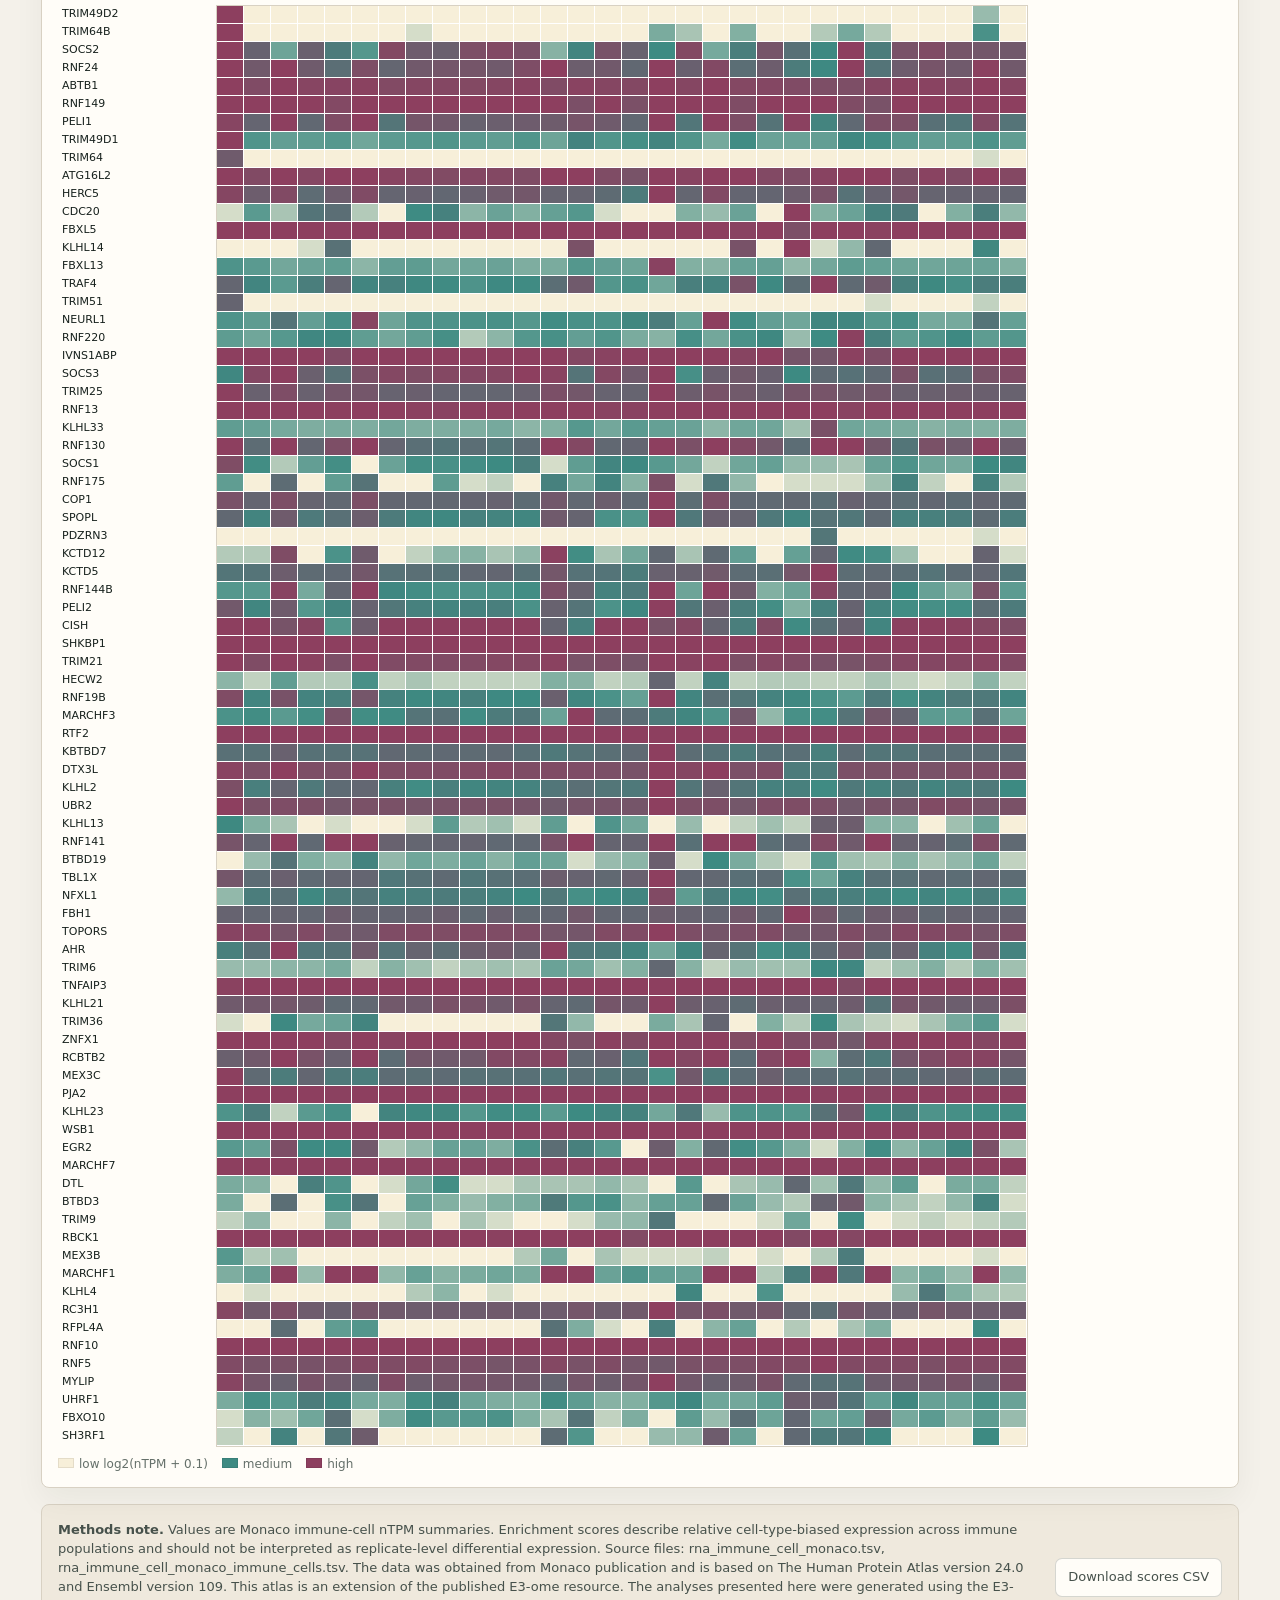
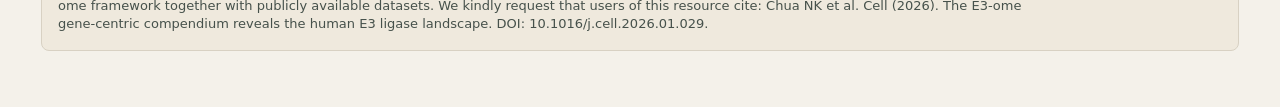
==== commit d1dd8e0f: "Add files via upload" ====
--- a/Expression/Monaco/index.html
+++ b/Expression/Monaco/index.html
@@ -405,7 +405,7 @@
       </div>
       <aside class="hero-card">
         <h2>Atlas Snapshot</h2>
-        <p>E3-ome immune cell expression using Monaco dataset (Monaco et al., Cell Reports 2019).</p>
+        <p>E3-ome immune cell expression using Monaco dataset (Monaco et al., Cell Reports 2019). Data exploration extends the published E3-ome framework (Chua et al., Cell 2026).</p>
         <div class="metrics" id="metrics"></div>
       </aside>
     </div>
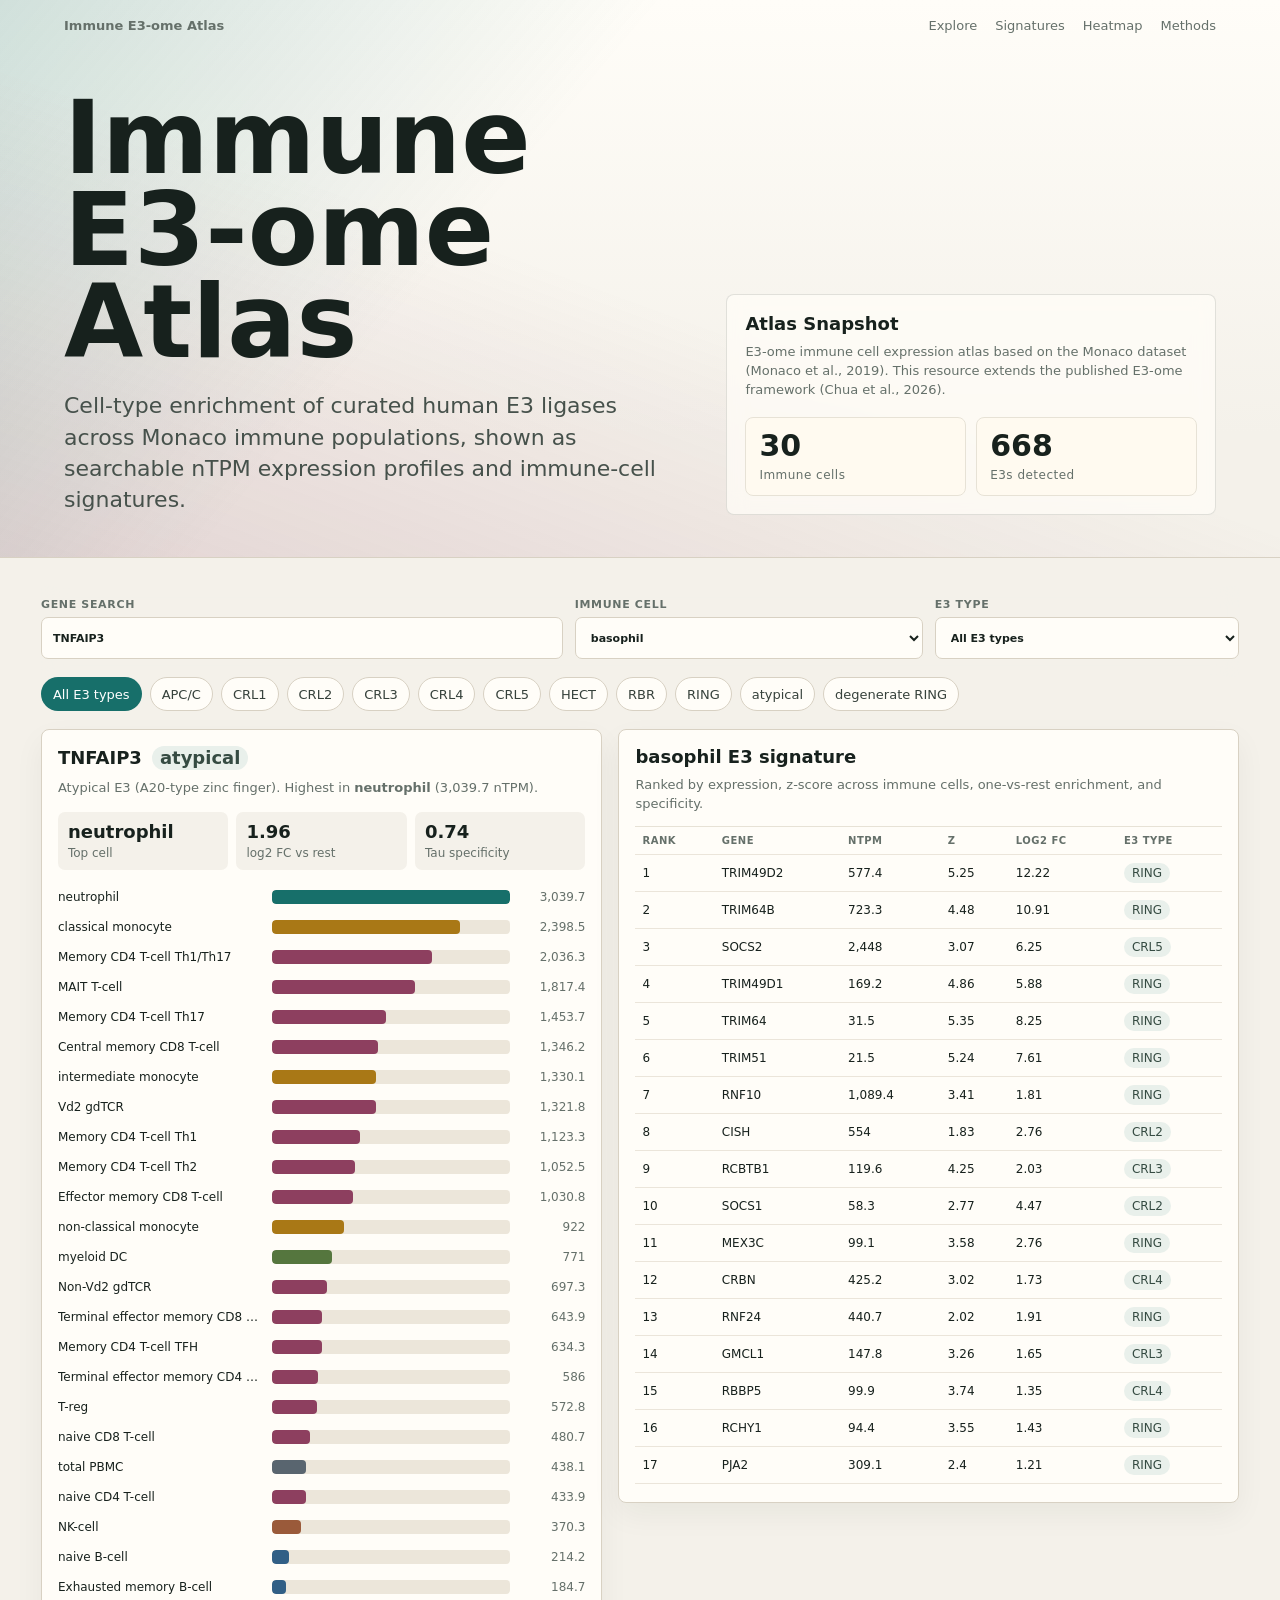
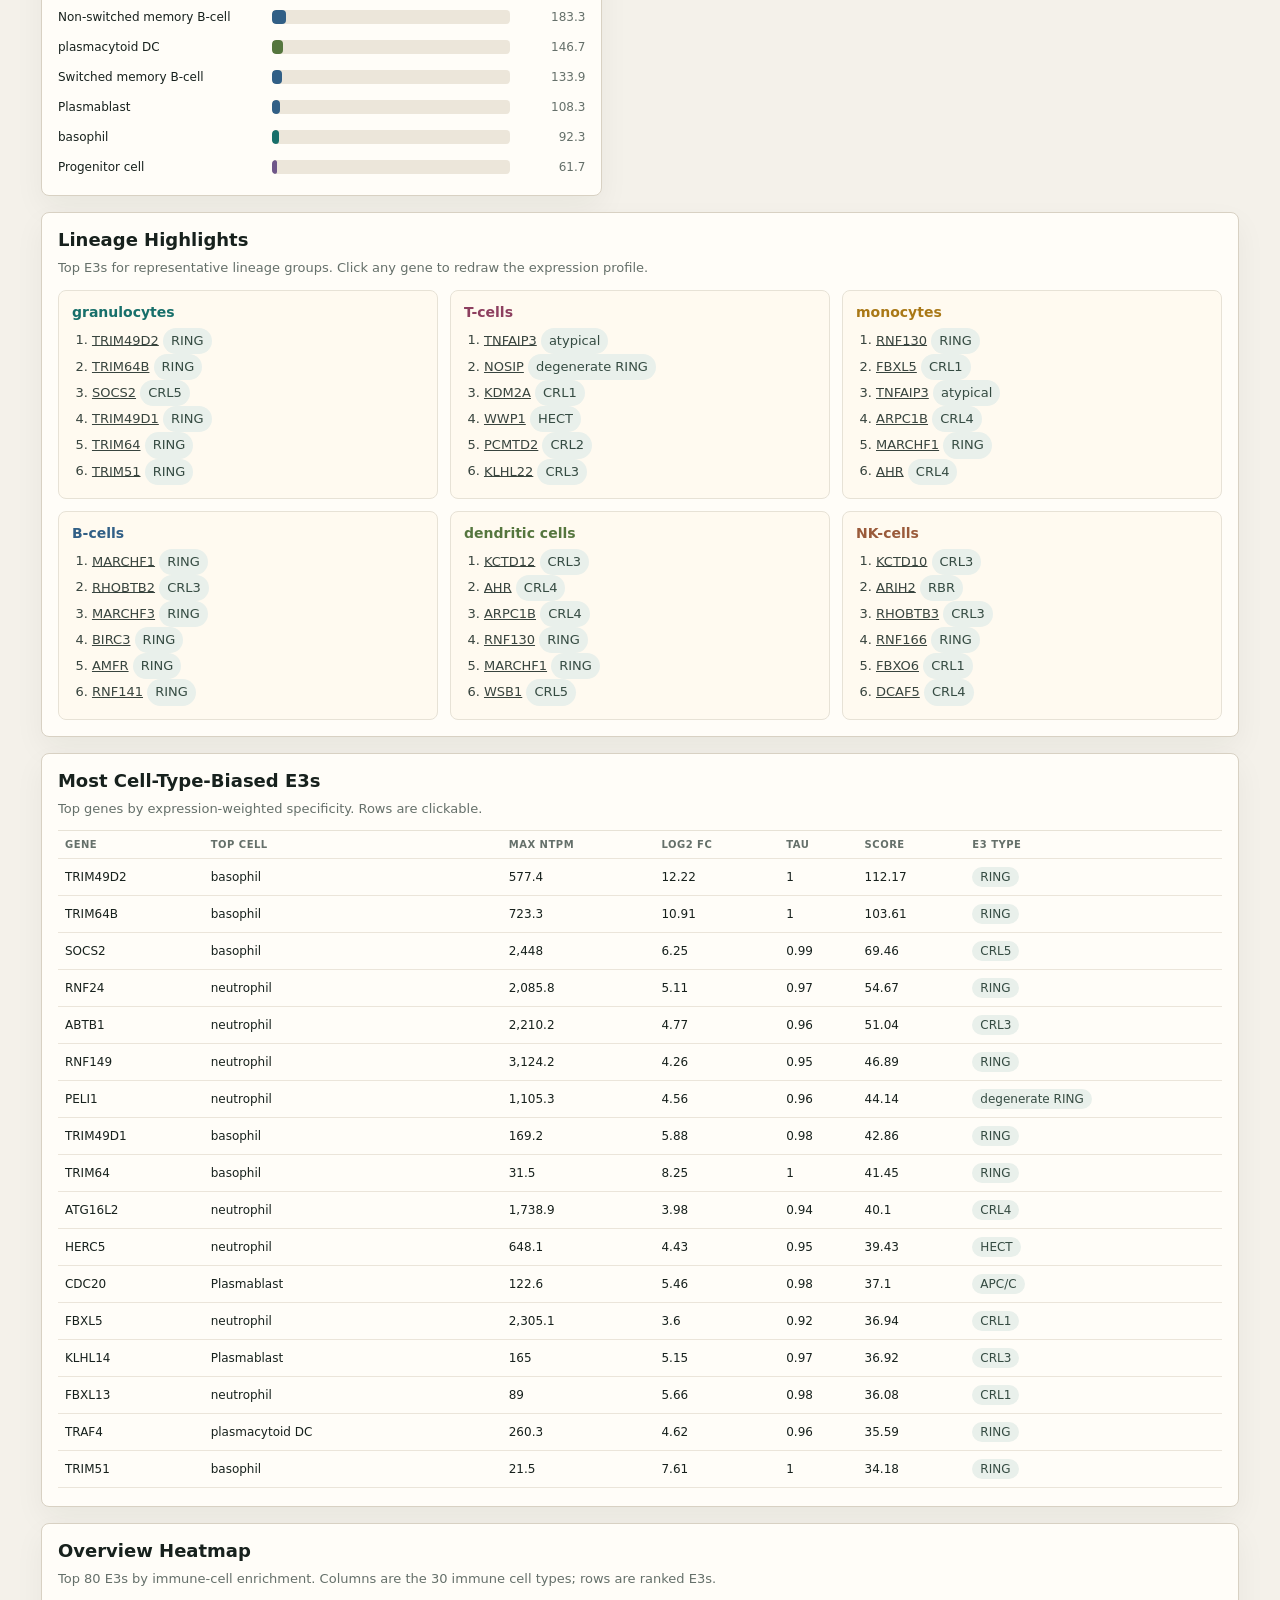
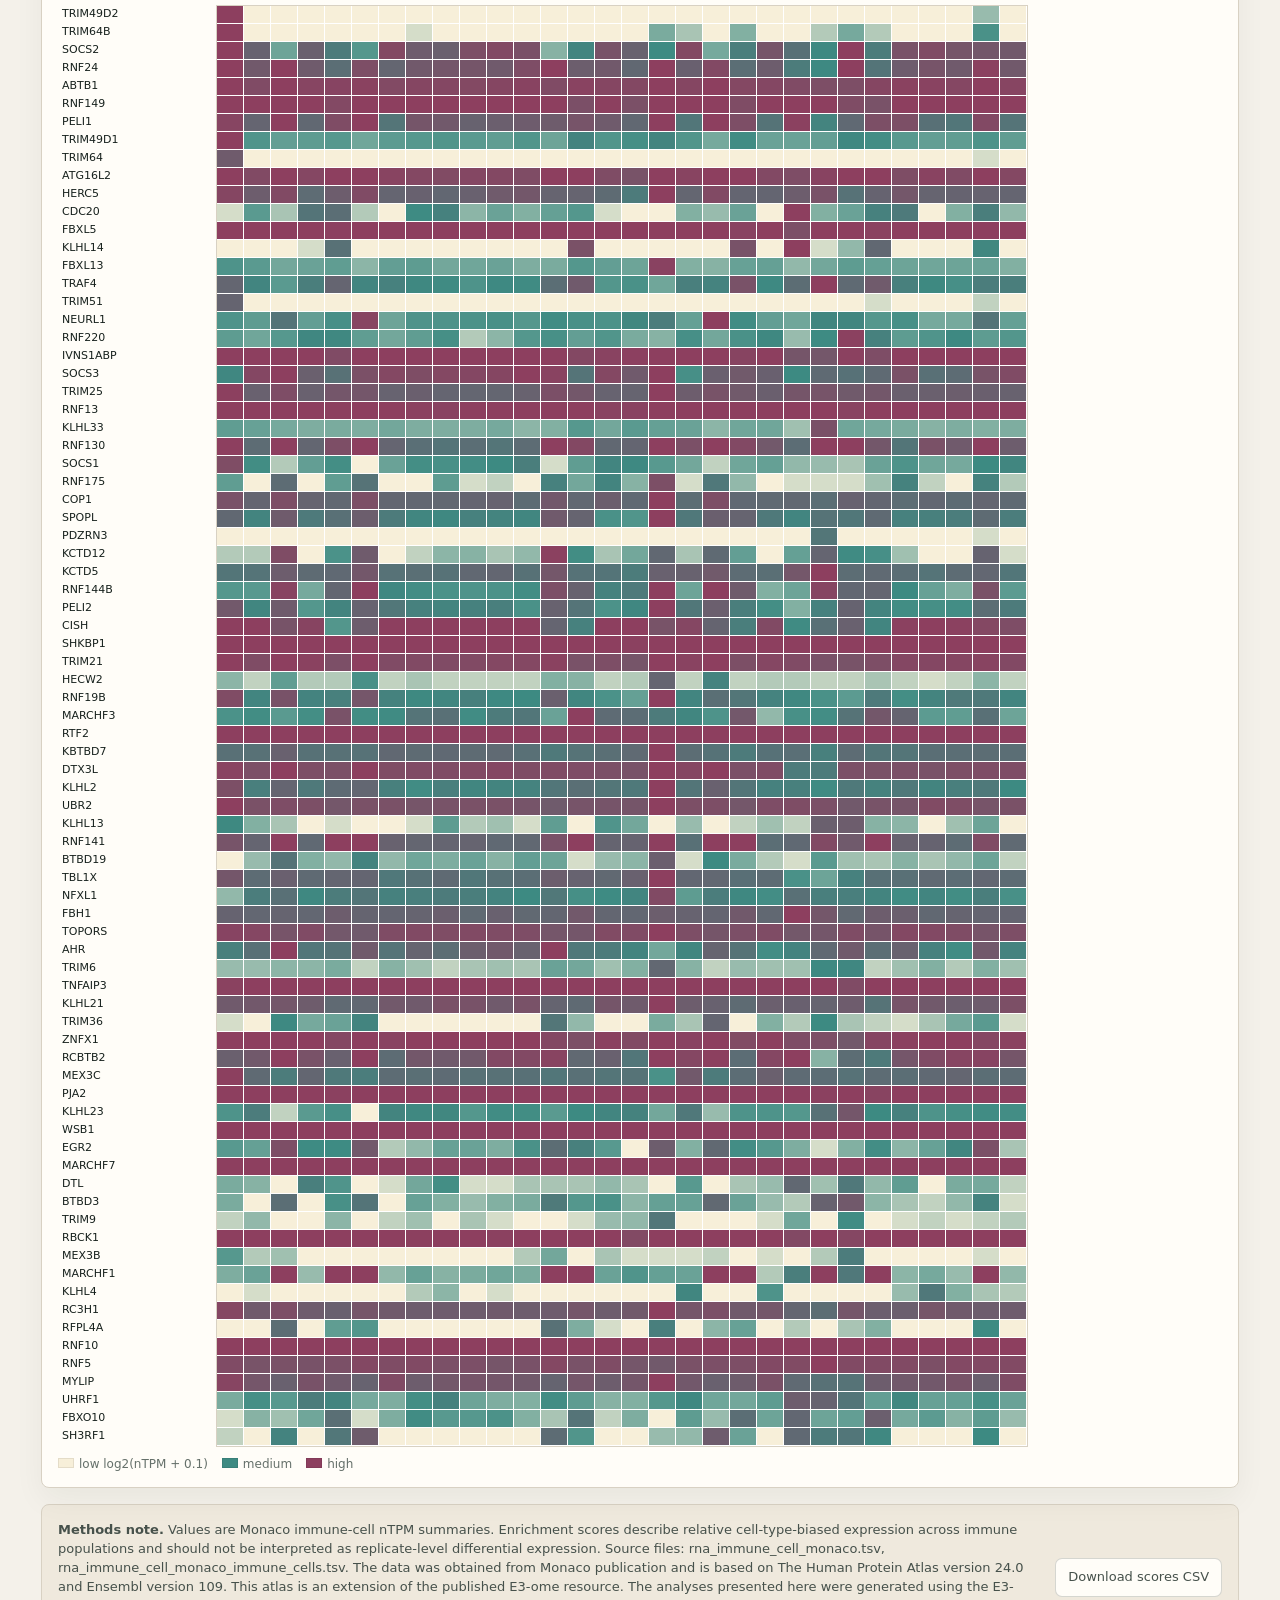
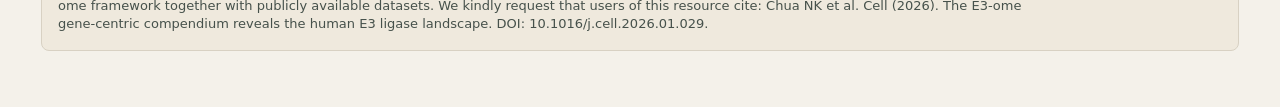
==== commit 68b91dc8: "Add files via upload" ====
--- a/Expression/Monaco/index.html
+++ b/Expression/Monaco/index.html
@@ -405,7 +405,7 @@
       </div>
       <aside class="hero-card">
         <h2>Atlas Snapshot</h2>
-        <p>E3-ome immune cell expression using Monaco dataset (Monaco et al., Cell Reports 2019). Data exploration extends the published E3-ome framework (Chua et al., Cell 2026).</p>
+        <p>E3-ome immune cell expression atlas based on the Monaco dataset (Monaco et al., 2019). This resource extends the published E3-ome framework (Chua et al., 2026).</p>
         <div class="metrics" id="metrics"></div>
       </aside>
     </div>
